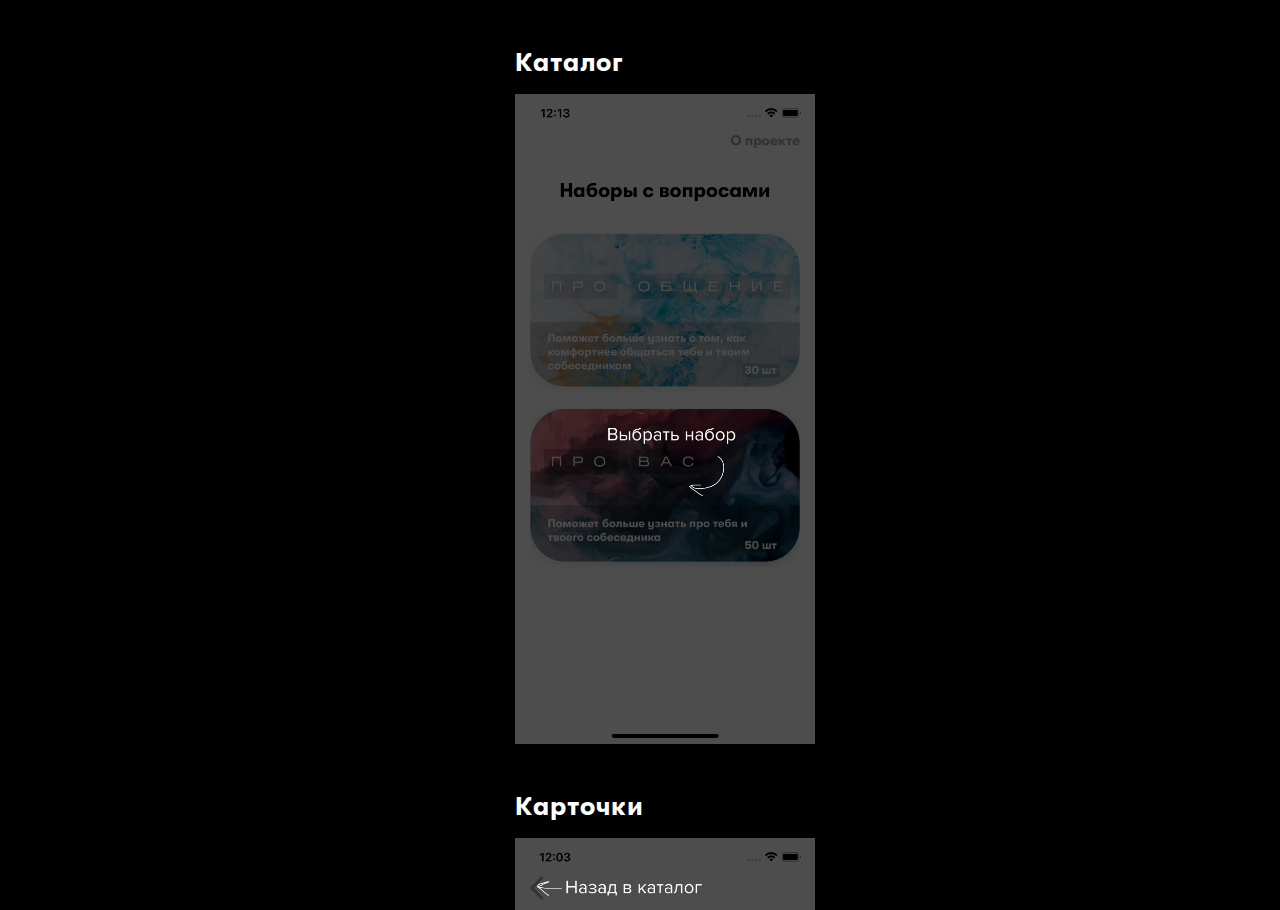
==== how-to-use-app.html @ 45e4fa9f "added how to use the app" ====
<html>
<head>
    <link rel='stylesheet' href='styles.css'/>
    <title>Реплика | Пользовательская документация</title>

    <link rel='apple-touch-icon' sizes='180x180' href='./assets/favicon/apple-touch-icon.png'>
    <link rel='icon' type='image/png' sizes='32x32' href='./assets/favicon/favicon-32x32.png'>
    <link rel='icon' type='image/png' sizes='16x16' href='./assets/favicon/favicon-16x16.png'>
    <link rel='manifest' href='./assets/favicon/site.webmanifest'>
    <link rel='mask-icon' href='./assets/favicon/safari-pinned-tab.svg' color='#5bbad5'>
    <meta name='msapplication-TileColor' content='#da532c'>
    <meta name='theme-color' content='#ffffff'>

    <meta name='viewport' content='width=device-width, initial-scale=1'/>
</head>
<body class='page'>
<div class='info'>
    <div class='info__column'>
        <h1 class='name'>Каталог</h1>
        <img src='assets/images/screens/pic-1.jpg' width='300'/>
    </div>

    <div class='info__column'>
        <h1 class='name'>Карточки</h1>
        <img src='assets/images/screens/pic-2.jpg' width='300'/>
    </div>
</div>
</body>
---- styles.css ----
@font-face {
    font-family: 'GT Walsheim Pro';
    src: local('GT Walsheim Pro'),
    local('GT-Walsheim-Pro'),
    url('./assets/fonts/GTWalsheimPro-Bold.woff2') format('woff2'),
    url('./assets/fonts/GTWalsheimPro-Bold.woff') format('woff'),
    url('./assets/fonts/GTWalsheimPro-Bold.ttf') format('truetype');
    font-weight: 700;
    font-style: normal;
}

html,
body {
    margin: 0;
    padding: 0;
}

html {
    background-color: #000;
}

*::selection {
    background-color: #fff;
    color: #000;
}

.page {
    display: flex;
    overflow: hidden;
    position: relative;
    animation-name: fade-in;
    animation-duration: 0.2s;
    animation-timing-function: ease-in;
    animation-fill-mode: both;
}

.page__decorations {
    position: absolute;
    top: 0;
    left: 0;
    width: 100vw;
    height: 100vh;
    overflow: hidden;
    z-index: -1;
}

.logo {
    width: 210px;
    height: 210px;
}

.name {
    font-family: 'GT Walsheim Pro', sans-serif;
    font-size: 26px;
    font-weight: 700;
    margin-top: 48px;
    color: #fff;
}

.wrapper {
    display: flex;
    flex-direction: column;
    margin: auto;
    align-items: center;
    width: 300px;
    height: 500px;
}

.references {
    margin-top: auto;
    width: 90%;
}

.references__item {
    display: block;
    margin-top: 20px;
    cursor: pointer;
    transition: .15s ease-out opacity;
    position: relative;
    animation: heart-pulse 0.8s ease-out alternate;
    animation-iteration-count: infinite;
    text-decoration: none;
}

.references__item:hover:before {
    content: "";
    border: 15px solid rgba(255, 255, 255, 0.3);
    border-radius: 15px;
    position: absolute;
    left: 0;
    right: 0;
    top: 0;
    bottom: 0;
    animation: pulsate 1.6s ease-out;
    animation-iteration-count: infinite;
    transform-origin: center;
    opacity: 0.0;
    z-index: -1;
}

.decoration {
    position: absolute;
}

.decoration--line-1 {
    transform: rotate(-30deg);
    left: 200px;
    top: 100px;
    width: 30px;
    height: 3px;
    background-color: #fff;
}

.decoration--line-2 {
    transform: rotate(-20deg);
    right: 200px;
    top: 300px;
    width: 70px;
    height: 2px;
    background-color: #fff;
}

.decoration--line-3 {
    transform: rotate(23deg);
    left: 200px;
    top: 230px;
    width: 40px;
    height: 2px;
    background-color: #fff;
}

.decoration--circle-1 {
    right: 200px;
    top: 100px;
    width: 50px;
    height: 50px;
    border-radius: 50%;
    background-color: #fff;
}

.decoration--circle-2 {
    left: 200px;
    bottom: 160px;
    width: 25px;
    height: 25px;
    border-radius: 50%;
    background-color: #fff;
}

.decoration--ziczag {
    right: 203px;
    bottom: 185px;
    width: 30px;
    height: 30px;
    background-image: url('assets/images/decoration-ziczag.svg');
    background-size: cover;
}

.decoration--star-1 {
    right: 223px;
    bottom: 59px;
    width: 30px;
    height: 30px;
    background-image: url('assets/images/star.svg');
    background-size: cover;
}

.decoration-surface {
    width: 1000px;
    left: 50%;
    top: 50%;
    transform: translate(-50%, -50%);
    height: 700px;
    position: absolute;
    z-index: -1;
}

.info {
    display: flex;
    margin: auto;
    align-items: center;
    width: 600px;
    height: 100%;
    flex-direction: column;
    overflow: scroll;
    padding-bottom: 10px;
}

.info__column {
    display: flex;
    flex-direction: column;
    margin-left: 50px;
}

@media (max-width: 768px) {

    .decoration-surface {
        width: 800px;
    }
}

@keyframes fade-in {

    from {
        opacity: 0;
    }

    to {
        opacity: 1;
    }
}

@keyframes heart-pulse {

    0% {
        transform: scale(0.97, 0.97);
    }

    100% {
        transform: scale(1, 1);
    }
}

@keyframes pulsate {

    0% {
        transform: scale(1, 1);
        opacity: 0.0;
    }

    50% {
        opacity: 1.0;
    }

    100% {
        transform: scale(1.05, 1.2);
        opacity: 0.0;
    }
}
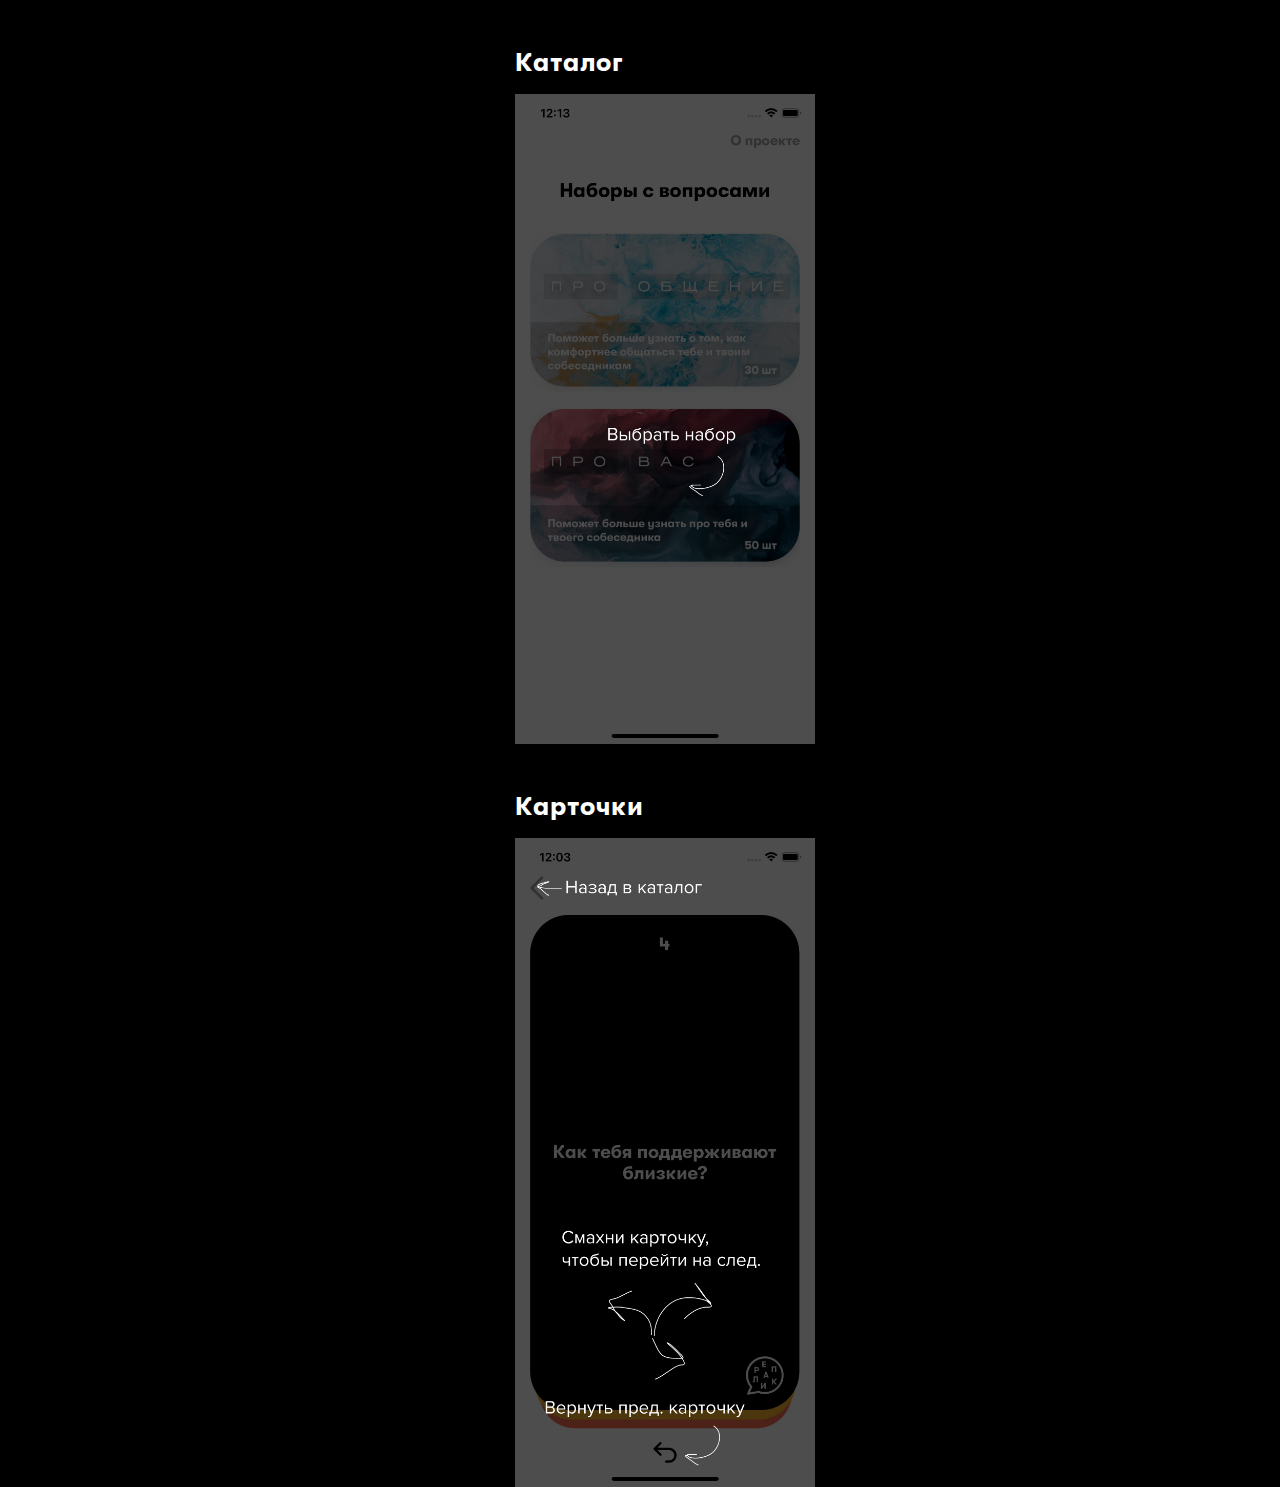
==== commit e9157d34: "removed scroll" ====
--- a/how-to-use-app.html
+++ b/how-to-use-app.html
@@ -13,7 +13,7 @@
 
     <meta name='viewport' content='width=device-width, initial-scale=1'/>
 </head>
-<body class='page'>
+<body>
 <div class='info'>
     <div class='info__column'>
         <h1 class='name'>Каталог</h1>
--- a/styles.css
+++ b/styles.css
@@ -182,7 +182,6 @@
     width: 600px;
     height: 100%;
     flex-direction: column;
-    overflow: scroll;
     padding-bottom: 10px;
 }
 
